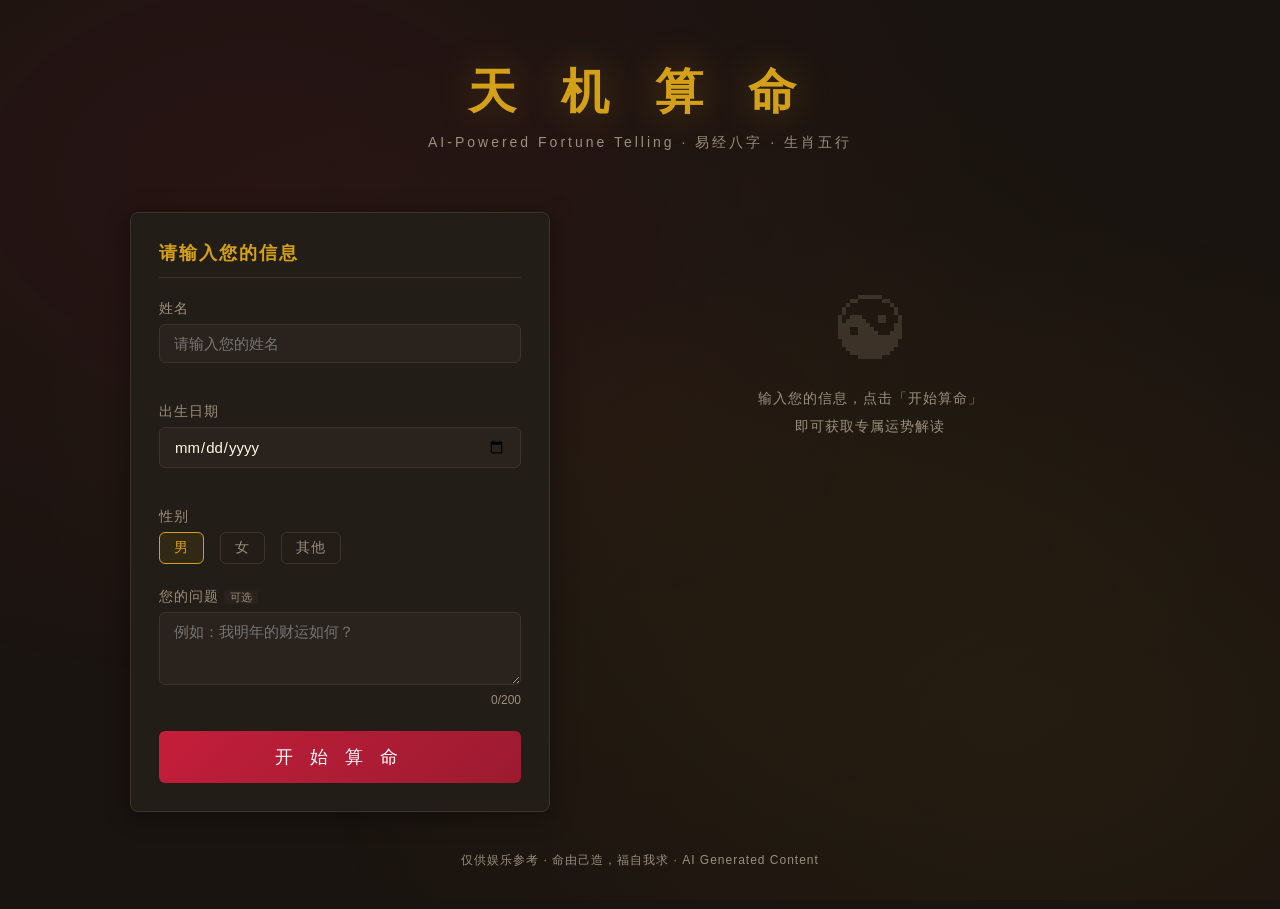
==== templates/index.html @ 2389d098 "feat: 添加AI算命网站（FastAPI + Ollama） 删除旧的排序算法文件，新增完整的算命网站前后端： - FastAPI 后端（models.py, main.py, fortune_e" ====
<!DOCTYPE html>
<html lang="zh-CN">
<head>
    <meta charset="UTF-8">
    <meta name="viewport" content="width=device-width, initial-scale=1.0">
    <title>天机算命 — AI 易经算命</title>
    <link rel="stylesheet" href="/static/style.css">
</head>
<body>
    <div class="bg-pattern"></div>

    <div class="container">
        <!-- Header -->
        <header class="header">
            <h1 class="title">天 机 算 命</h1>
            <p class="subtitle">AI-Powered Fortune Telling · 易经八字 · 生肖五行</p>
        </header>

        <div class="main-content">
            <!-- Input Card -->
            <section class="card input-card">
                <h2 class="card-title">请输入您的信息</h2>
                <form id="fortune-form" novalidate>
                    <div class="form-group">
                        <label for="name">姓名</label>
                        <input type="text" id="name" name="name" placeholder="请输入您的姓名"
                               maxlength="20" required autocomplete="off">
                        <span class="error-msg" id="name-error"></span>
                    </div>

                    <div class="form-group">
                        <label for="birth_date">出生日期</label>
                        <input type="date" id="birth_date" name="birth_date" required>
                        <span class="error-msg" id="date-error"></span>
                    </div>

                    <div class="form-group">
                        <label>性别</label>
                        <div class="radio-group">
                            <label class="radio-label">
                                <input type="radio" name="gender" value="male" checked>
                                <span class="radio-custom"></span>
                                男
                            </label>
                            <label class="radio-label">
                                <input type="radio" name="gender" value="female">
                                <span class="radio-custom"></span>
                                女
                            </label>
                            <label class="radio-label">
                                <input type="radio" name="gender" value="other">
                                <span class="radio-custom"></span>
                                其他
                            </label>
                        </div>
                    </div>

                    <div class="form-group">
                        <label for="question">您的问题 <span class="optional-tag">可选</span></label>
                        <textarea id="question" name="question" rows="3"
                                  placeholder="例如：我明年的财运如何？"
                                  maxlength="200"></textarea>
                        <span class="char-count"><span id="char-num">0</span>/200</span>
                    </div>

                    <button type="submit" class="btn-submit" id="submit-btn">
                        <span class="btn-text">开 始 算 命</span>
                        <span class="btn-spinner hidden" id="btn-spinner"></span>
                    </button>
                </form>
            </section>

            <!-- Result Area -->
            <section class="result-area" id="result-area">
                <!-- Loading State -->
                <div class="loading hidden" id="loading">
                    <div class="yinyang-spinner"></div>
                    <p>正在推算命理，请稍候...</p>
                </div>

                <!-- Result Cards -->
                <div class="result-cards hidden" id="result-cards">
                    <div class="badge-row">
                        <div class="badge badge-zodiac" id="badge-zodiac"></div>
                        <div class="badge badge-element" id="badge-element"></div>
                        <div class="badge badge-category" id="badge-category"></div>
                    </div>

                    <div class="score-section">
                        <span class="score-label">运势评分</span>
                        <div class="score-bar-container">
                            <div class="score-bar" id="score-bar"></div>
                        </div>
                        <span class="score-value" id="score-value">0</span>
                    </div>

                    <div class="reading-card">
                        <h3>运势解读</h3>
                        <div class="reading-text" id="reading-text"></div>
                    </div>

                    <p class="model-info" id="model-info"></p>
                </div>

                <!-- Error State -->
                <div class="error-card hidden" id="error-card">
                    <p class="error-icon">&#10060;</p>
                    <p class="error-text" id="error-text"></p>
                    <button class="btn-retry" id="btn-retry">重新尝试</button>
                </div>

                <!-- Empty State -->
                <div class="empty-state" id="empty-state">
                    <div class="bagua-icon">&#9775;</div>
                    <p>输入您的信息，点击「开始算命」<br>即可获取专属运势解读</p>
                </div>
            </section>
        </div>

        <footer class="footer">
            <p>仅供娱乐参考 · 命由己造，福自我求 · AI Generated Content</p>
        </footer>
    </div>

    <script src="/static/app.js"></script>
</body>
</html>
---- static/style.css ----
/* === CSS Variables === */
:root {
    --red: #C41E3A;
    --red-dark: #9B1B30;
    --gold: #D4A017;
    --gold-light: #F0D060;
    --bg-dark: #1A1410;
    --bg-card: #231D17;
    --bg-input: #2A221C;
    --border: #3D3228;
    --text: #E8DCC8;
    --text-dim: #9B8E7C;
    --text-bright: #FFF8E7;
    --radius: 8px;
    --shadow: 0 4px 24px rgba(0, 0, 0, 0.4);
}

/* === Reset & Base === */
*, *::before, *::after {
    box-sizing: border-box;
    margin: 0;
    padding: 0;
}

body {
    font-family: "Microsoft YaHei", "PingFang SC", "Hiragino Sans GB", sans-serif;
    background: var(--bg-dark);
    color: var(--text);
    min-height: 100vh;
    position: relative;
    overflow-x: hidden;
}

.bg-pattern {
    position: fixed;
    inset: 0;
    background:
        radial-gradient(ellipse at 20% 20%, rgba(196, 30, 58, 0.08) 0%, transparent 50%),
        radial-gradient(ellipse at 80% 80%, rgba(212, 160, 23, 0.06) 0%, transparent 50%),
        radial-gradient(ellipse at 50% 50%, rgba(212, 160, 23, 0.03) 0%, transparent 70%);
    pointer-events: none;
    z-index: 0;
}

.container {
    max-width: 1100px;
    margin: 0 auto;
    padding: 30px 40px;
    position: relative;
    z-index: 1;
}

/* === Header === */
.header {
    text-align: center;
    margin-bottom: 40px;
    padding: 30px 0 20px;
}

.title {
    font-size: 48px;
    font-weight: 700;
    color: var(--gold);
    letter-spacing: 16px;
    text-shadow: 0 0 40px rgba(212, 160, 23, 0.3);
    margin-bottom: 10px;
}

.subtitle {
    font-size: 14px;
    color: var(--text-dim);
    letter-spacing: 3px;
}

/* === Main Layout === */
.main-content {
    display: grid;
    grid-template-columns: 420px 1fr;
    gap: 40px;
    align-items: start;
}

/* === Cards === */
.card {
    background: var(--bg-card);
    border: 1px solid var(--border);
    border-radius: var(--radius);
    padding: 28px;
    box-shadow: var(--shadow);
}

.card-title {
    font-size: 18px;
    color: var(--gold);
    margin-bottom: 22px;
    padding-bottom: 12px;
    border-bottom: 1px solid var(--border);
    letter-spacing: 2px;
}

/* === Form === */
.form-group {
    margin-bottom: 18px;
}

.form-group label {
    display: block;
    font-size: 14px;
    color: var(--text-dim);
    margin-bottom: 6px;
    letter-spacing: 1px;
}

.form-group input[type="text"],
.form-group input[type="date"],
.form-group textarea {
    width: 100%;
    padding: 10px 14px;
    background: var(--bg-input);
    border: 1px solid var(--border);
    border-radius: 6px;
    color: var(--text-bright);
    font-size: 15px;
    font-family: inherit;
    transition: border-color 0.2s;
    outline: none;
}

.form-group input:focus,
.form-group textarea:focus {
    border-color: var(--gold);
    box-shadow: 0 0 0 2px rgba(212, 160, 23, 0.15);
}

.form-group input.error,
.form-group textarea.error {
    border-color: var(--red);
}

.form-group textarea {
    resize: vertical;
    min-height: 70px;
}

.error-msg {
    display: block;
    font-size: 12px;
    color: var(--red);
    margin-top: 4px;
    min-height: 18px;
}

.char-count {
    display: block;
    font-size: 12px;
    color: var(--text-dim);
    text-align: right;
    margin-top: 4px;
}

.optional-tag {
    font-size: 11px;
    color: var(--text-dim);
    background: var(--bg-input);
    padding: 1px 6px;
    border-radius: 3px;
    letter-spacing: 0;
}

/* === Radio Group === */
.radio-group {
    display: flex;
    gap: 16px;
}

.radio-label {
    display: flex;
    align-items: center;
    gap: 6px;
    cursor: pointer;
    font-size: 14px;
    color: var(--text);
    position: relative;
    padding: 6px 14px;
    border: 1px solid var(--border);
    border-radius: 6px;
    transition: border-color 0.2s, background 0.2s;
}

.radio-label:has(input:checked) {
    border-color: var(--gold);
    background: rgba(212, 160, 23, 0.08);
    color: var(--gold);
}

.radio-label input {
    display: none;
}

/* === Submit Button === */
.btn-submit {
    width: 100%;
    padding: 14px;
    background: linear-gradient(135deg, var(--red), var(--red-dark));
    color: #fff;
    border: none;
    border-radius: 6px;
    font-size: 18px;
    font-family: inherit;
    letter-spacing: 6px;
    cursor: pointer;
    transition: opacity 0.2s, transform 0.1s;
    margin-top: 6px;
    position: relative;
}

.btn-submit:hover:not(:disabled) {
    opacity: 0.9;
}

.btn-submit:active:not(:disabled) {
    transform: scale(0.98);
}

.btn-submit:disabled {
    opacity: 0.6;
    cursor: not-allowed;
}

.btn-spinner {
    display: inline-block;
    width: 20px;
    height: 20px;
    border: 2px solid rgba(255,255,255,0.3);
    border-top-color: #fff;
    border-radius: 50%;
    animation: spin 0.6s linear infinite;
    vertical-align: middle;
}

/* === Result Area === */
.result-area {
    min-height: 400px;
}

/* === Loading === */
.loading {
    text-align: center;
    padding: 80px 20px;
}

.yinyang-spinner {
    width: 56px;
    height: 56px;
    margin: 0 auto 20px;
    border-radius: 50%;
    background: conic-gradient(var(--gold) 0deg 180deg, var(--bg-card) 180deg 360deg);
    animation: spin 2s linear infinite;
    box-shadow: 0 0 20px rgba(212, 160, 23, 0.3);
    position: relative;
}

.yinyang-spinner::before {
    content: '';
    position: absolute;
    width: 16px;
    height: 16px;
    background: var(--bg-card);
    border-radius: 50%;
    top: 10px;
    left: 50%;
    transform: translateX(-50%);
    box-shadow: 0 28px 0 0 var(--gold);
}

.loading p {
    color: var(--text-dim);
    font-size: 14px;
    letter-spacing: 2px;
}

/* === Result Cards === */
.result-cards {
    animation: fadeIn 0.5s ease;
}

.badge-row {
    display: flex;
    gap: 14px;
    margin-bottom: 20px;
}

.badge {
    padding: 8px 20px;
    border-radius: 20px;
    font-size: 15px;
    font-weight: 600;
    letter-spacing: 1px;
}

.badge-zodiac {
    background: rgba(212, 160, 23, 0.15);
    color: var(--gold-light);
    border: 1px solid rgba(212, 160, 23, 0.3);
}

.badge-element {
    background: rgba(100, 180, 120, 0.15);
    color: #7CD490;
    border: 1px solid rgba(100, 180, 120, 0.3);
}

.badge-category {
    color: #fff;
    border: 1px solid transparent;
}

.badge-category.great { background: rgba(200, 40, 60, 0.8); border-color: var(--red); }
.badge-category.good { background: rgba(212, 160, 23, 0.6); border-color: var(--gold); }
.badge-category.ok { background: rgba(120, 140, 160, 0.5); border-color: #788CA0; }
.badge-category.bad { background: rgba(100, 100, 100, 0.5); border-color: #666; }

/* === Score Bar === */
.score-section {
    display: flex;
    align-items: center;
    gap: 14px;
    margin-bottom: 22px;
    padding: 14px 18px;
    background: var(--bg-input);
    border-radius: 6px;
}

.score-label {
    font-size: 13px;
    color: var(--text-dim);
    white-space: nowrap;
    letter-spacing: 1px;
}

.score-bar-container {
    flex: 1;
    height: 10px;
    background: var(--border);
    border-radius: 5px;
    overflow: hidden;
}

.score-bar {
    height: 100%;
    width: 0%;
    background: linear-gradient(90deg, var(--red), var(--gold), #4CAF50);
    border-radius: 5px;
    transition: width 1s ease;
}

.score-value {
    font-size: 22px;
    font-weight: 700;
    color: var(--gold-light);
    min-width: 36px;
    text-align: right;
}

/* === Reading Card === */
.reading-card {
    background: var(--bg-input);
    border: 1px solid var(--border);
    border-radius: var(--radius);
    padding: 20px 22px;
    margin-bottom: 14px;
}

.reading-card h3 {
    font-size: 15px;
    color: var(--gold);
    margin-bottom: 12px;
    letter-spacing: 2px;
}

.reading-text {
    font-size: 14px;
    line-height: 2;
    color: var(--text);
    white-space: pre-wrap;
    word-break: break-word;
}

.model-info {
    font-size: 12px;
    color: var(--text-dim);
    text-align: right;
}

/* === Error Card === */
.error-card {
    text-align: center;
    padding: 60px 20px;
}

.error-icon {
    font-size: 40px;
    margin-bottom: 16px;
}

.error-text {
    color: var(--red);
    font-size: 15px;
    margin-bottom: 20px;
}

.btn-retry {
    padding: 10px 28px;
    background: transparent;
    border: 1px solid var(--gold);
    color: var(--gold);
    border-radius: 6px;
    cursor: pointer;
    font-size: 14px;
    font-family: inherit;
    letter-spacing: 2px;
    transition: background 0.2s;
}

.btn-retry:hover {
    background: rgba(212, 160, 23, 0.1);
}

/* === Empty State === */
.empty-state {
    text-align: center;
    padding: 80px 20px;
}

.bagua-icon {
    font-size: 64px;
    color: var(--border);
    margin-bottom: 18px;
}

.empty-state p {
    color: var(--text-dim);
    font-size: 14px;
    line-height: 2;
    letter-spacing: 1px;
}

/* === Footer === */
.footer {
    text-align: center;
    padding: 40px 0 10px;
    font-size: 12px;
    color: var(--text-dim);
    letter-spacing: 1px;
}

/* === Utility === */
.hidden { display: none !important; }

/* === Animations === */
@keyframes spin {
    to { transform: rotate(360deg); }
}

@keyframes fadeIn {
    from { opacity: 0; transform: translateY(10px); }
    to { opacity: 1; transform: translateY(0); }
}
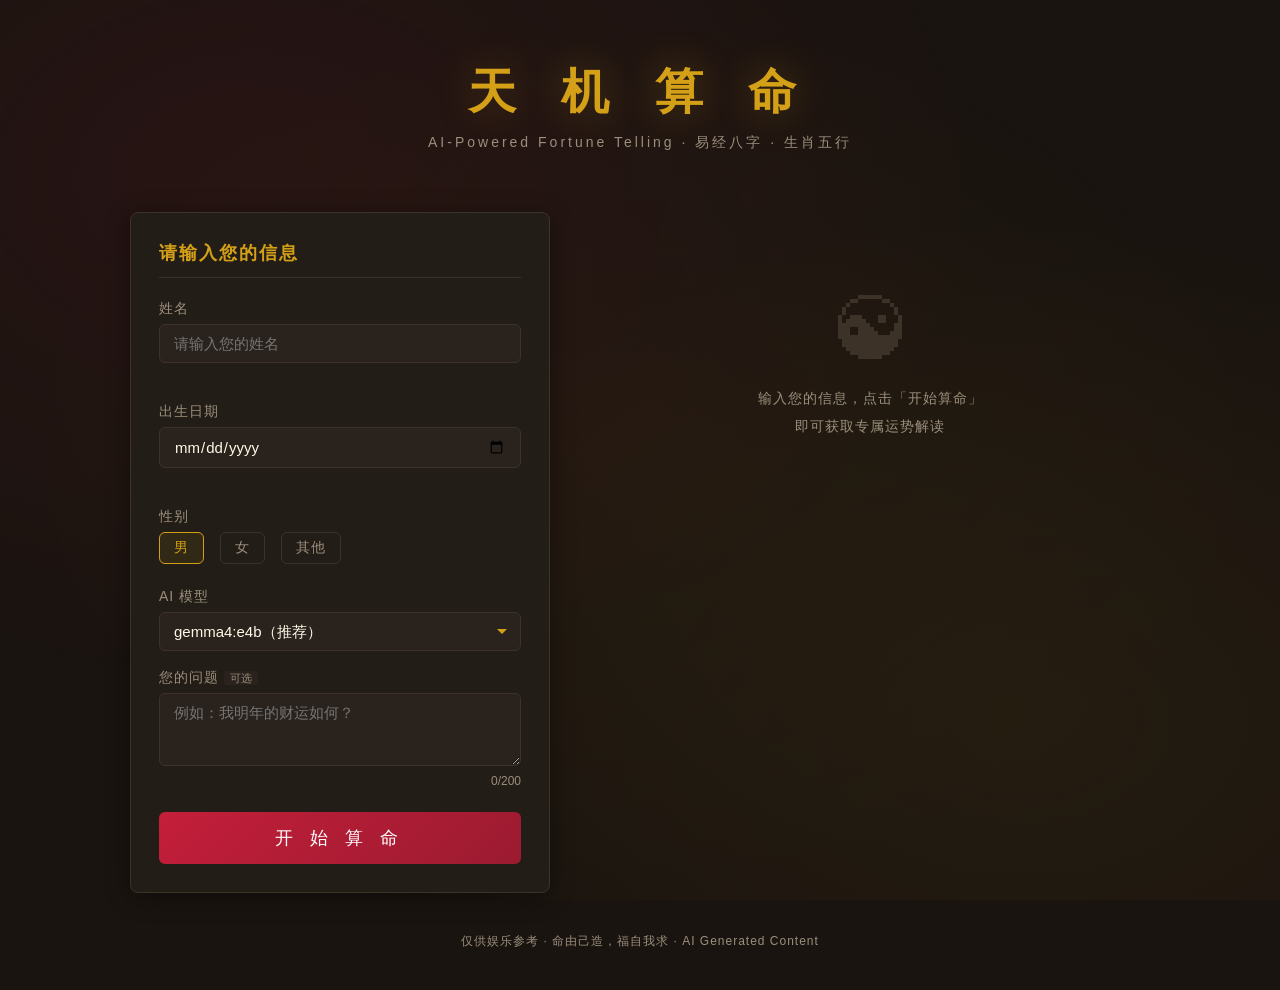
==== commit 21658bfa: "feat: 前端新增 AI 模型选择器，支持切换 gemma4:e4b / gemma4:26b - models.py: FortuneRequest 增加 model 字段，默认 gemma4:e" ====
--- a/templates/index.html
+++ b/templates/index.html
@@ -53,6 +53,14 @@
                                 其他
                             </label>
                         </div>
+                    </div>
+
+                    <div class="form-group">
+                        <label for="model">AI 模型</label>
+                        <select id="model" name="model" class="form-select">
+                            <option value="gemma4:e4b">gemma4:e4b（推荐）</option>
+                            <option value="gemma4:26b">gemma4:26b</option>
+                        </select>
                     </div>
 
                     <div class="form-group">
--- a/static/style.css
+++ b/static/style.css
@@ -113,7 +113,8 @@
 
 .form-group input[type="text"],
 .form-group input[type="date"],
-.form-group textarea {
+.form-group textarea,
+.form-group select.form-select {
     width: 100%;
     padding: 10px 14px;
     background: var(--bg-input);
@@ -127,7 +128,8 @@
 }
 
 .form-group input:focus,
-.form-group textarea:focus {
+.form-group textarea:focus,
+.form-group select.form-select:focus {
     border-color: var(--gold);
     box-shadow: 0 0 0 2px rgba(212, 160, 23, 0.15);
 }
@@ -140,6 +142,20 @@
 .form-group textarea {
     resize: vertical;
     min-height: 70px;
+}
+
+.form-group select.form-select {
+    appearance: none;
+    cursor: pointer;
+    background-image: url("data:image/svg+xml,%3Csvg xmlns='http://www.w3.org/2000/svg' width='12' height='12' viewBox='0 0 12 12'%3E%3Cpath fill='%23D4A017' d='M6 8L1 3h10z'/%3E%3C/svg%3E");
+    background-repeat: no-repeat;
+    background-position: right 12px center;
+    padding-right: 32px;
+}
+
+.form-group select.form-select option {
+    background: var(--bg-card);
+    color: var(--text);
 }
 
 .error-msg {
